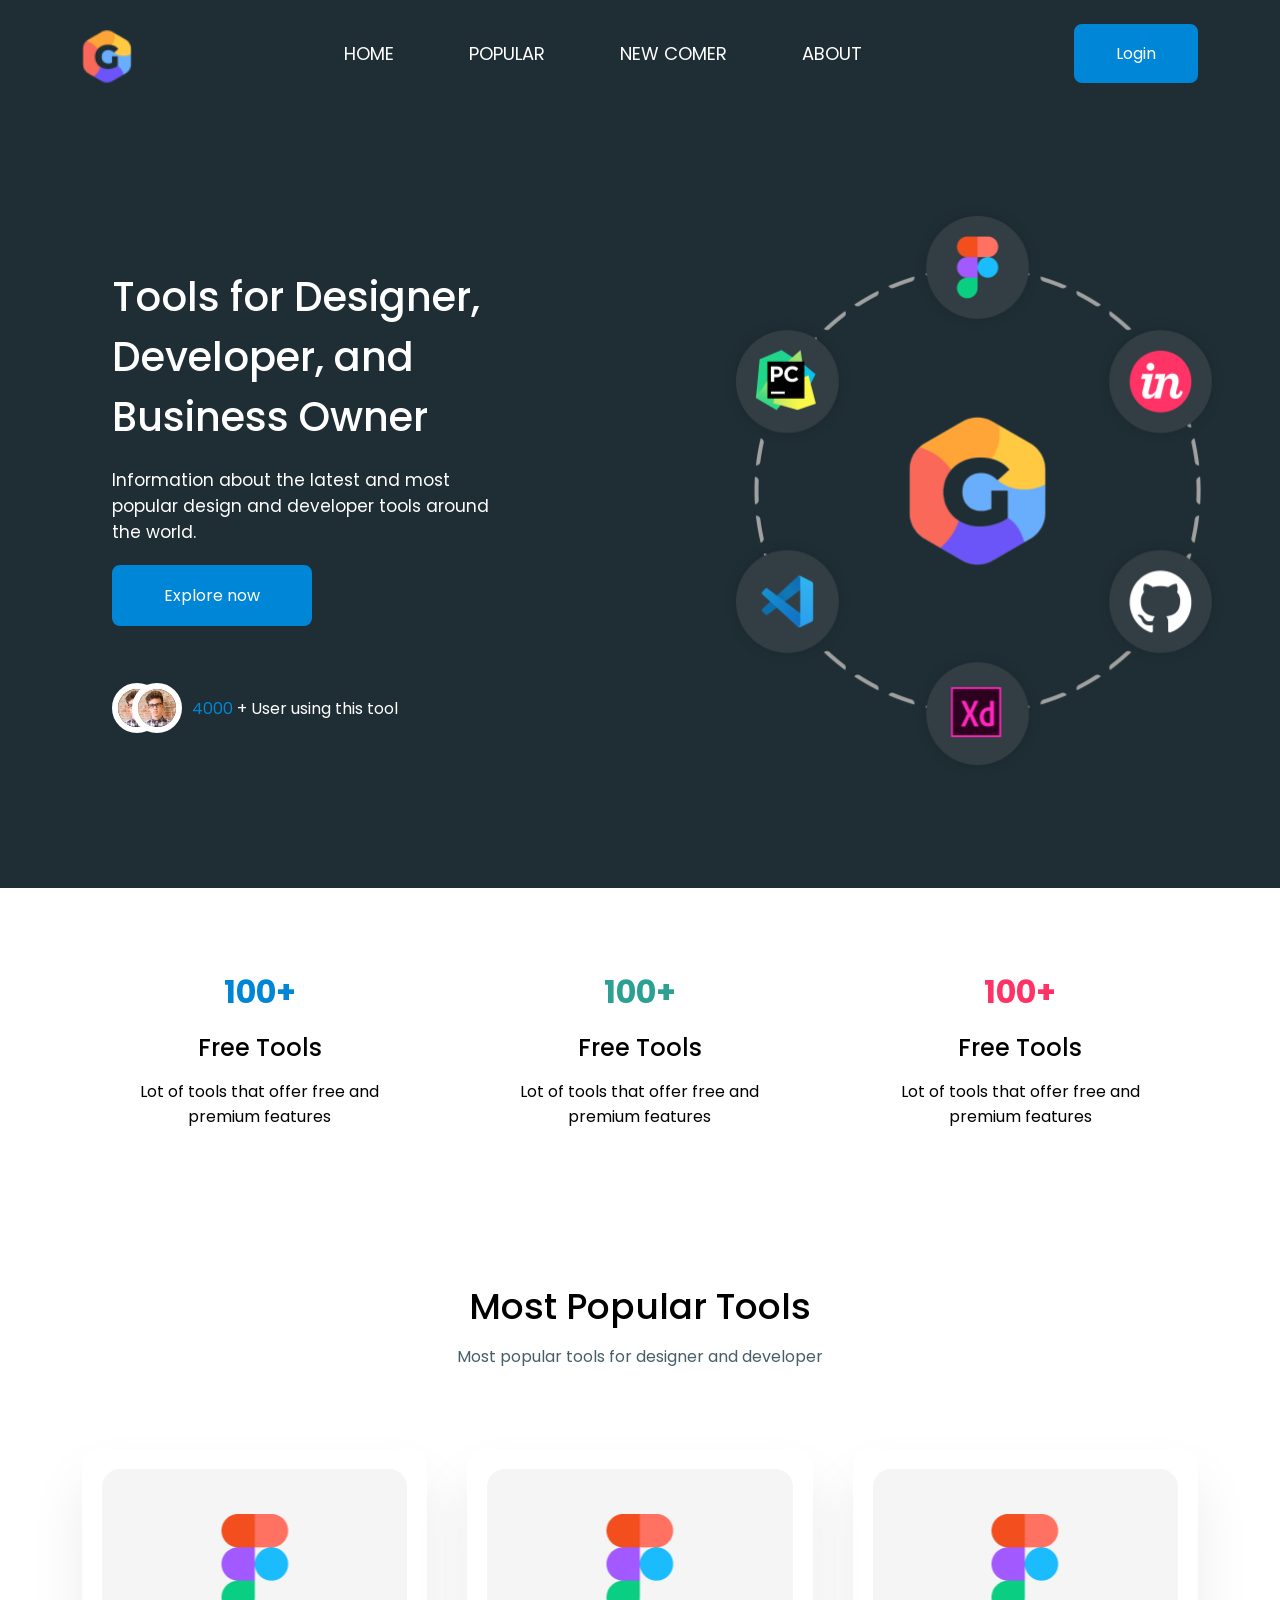
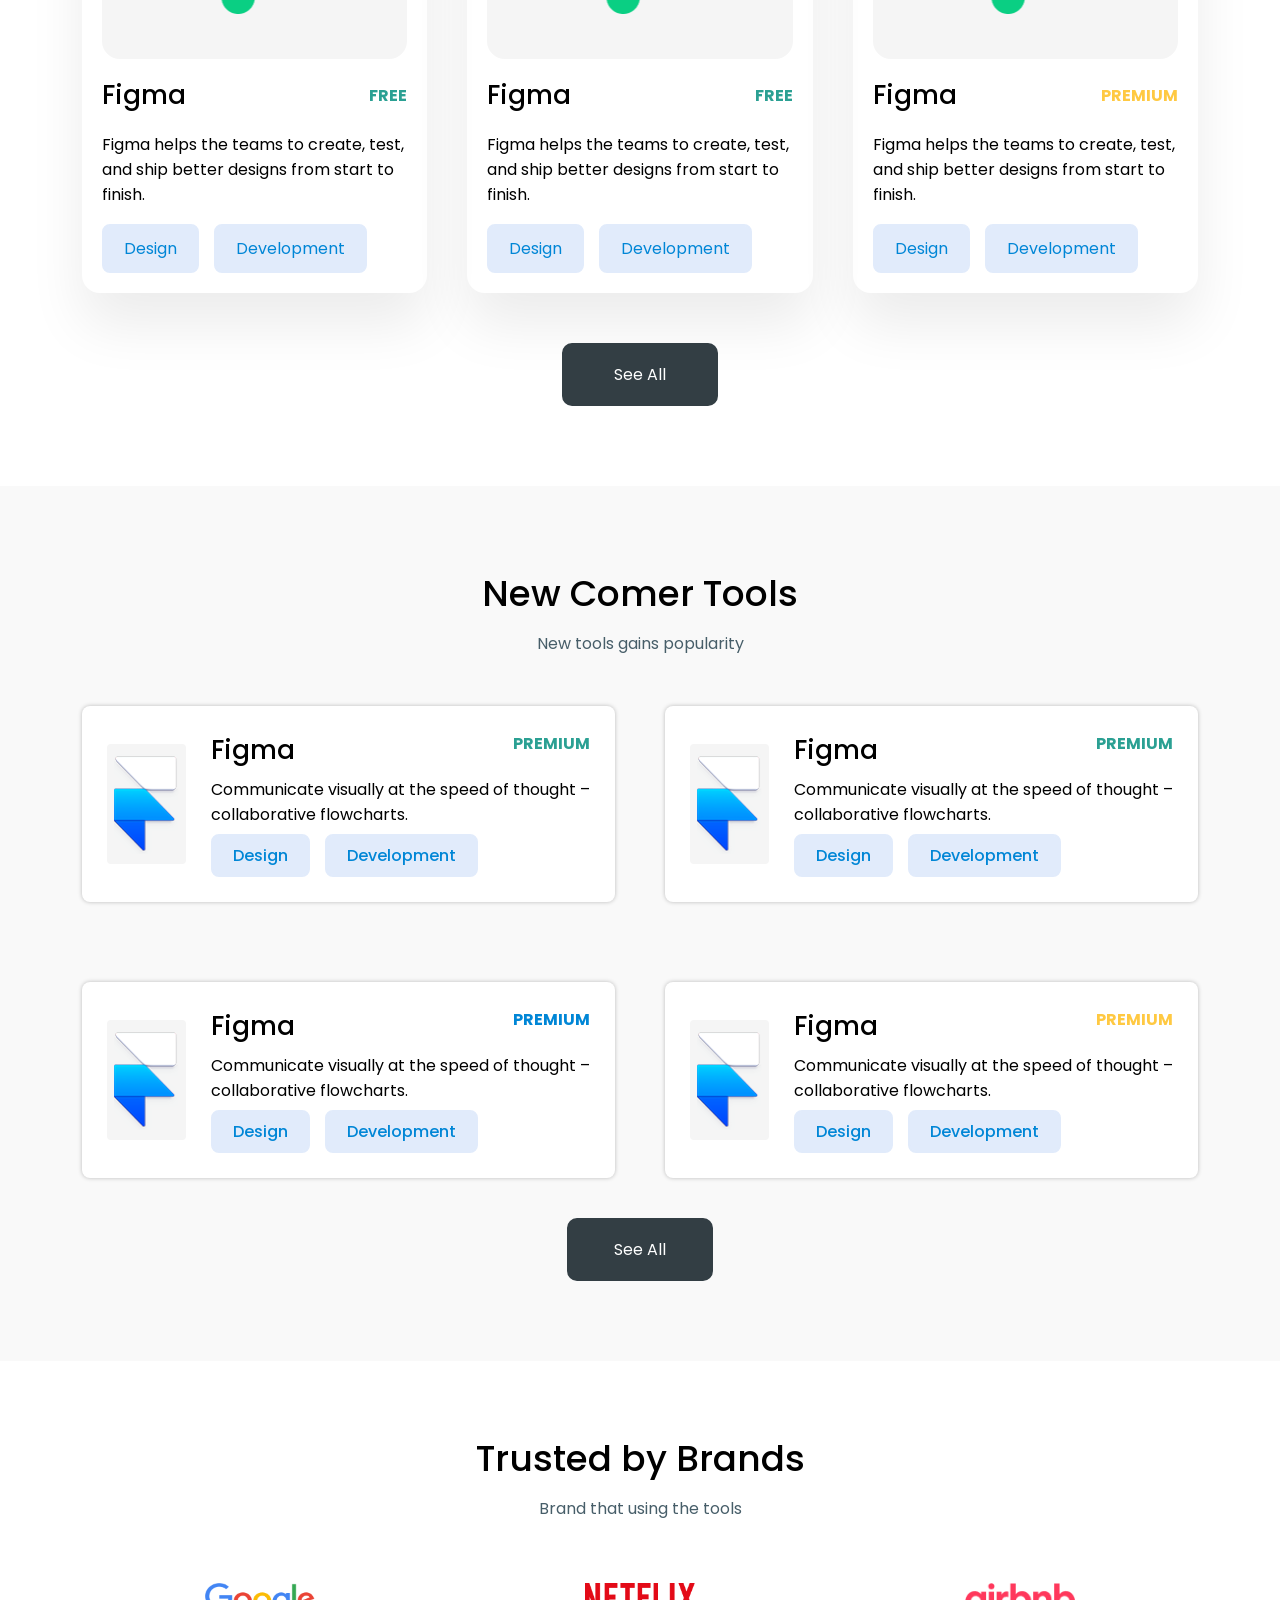
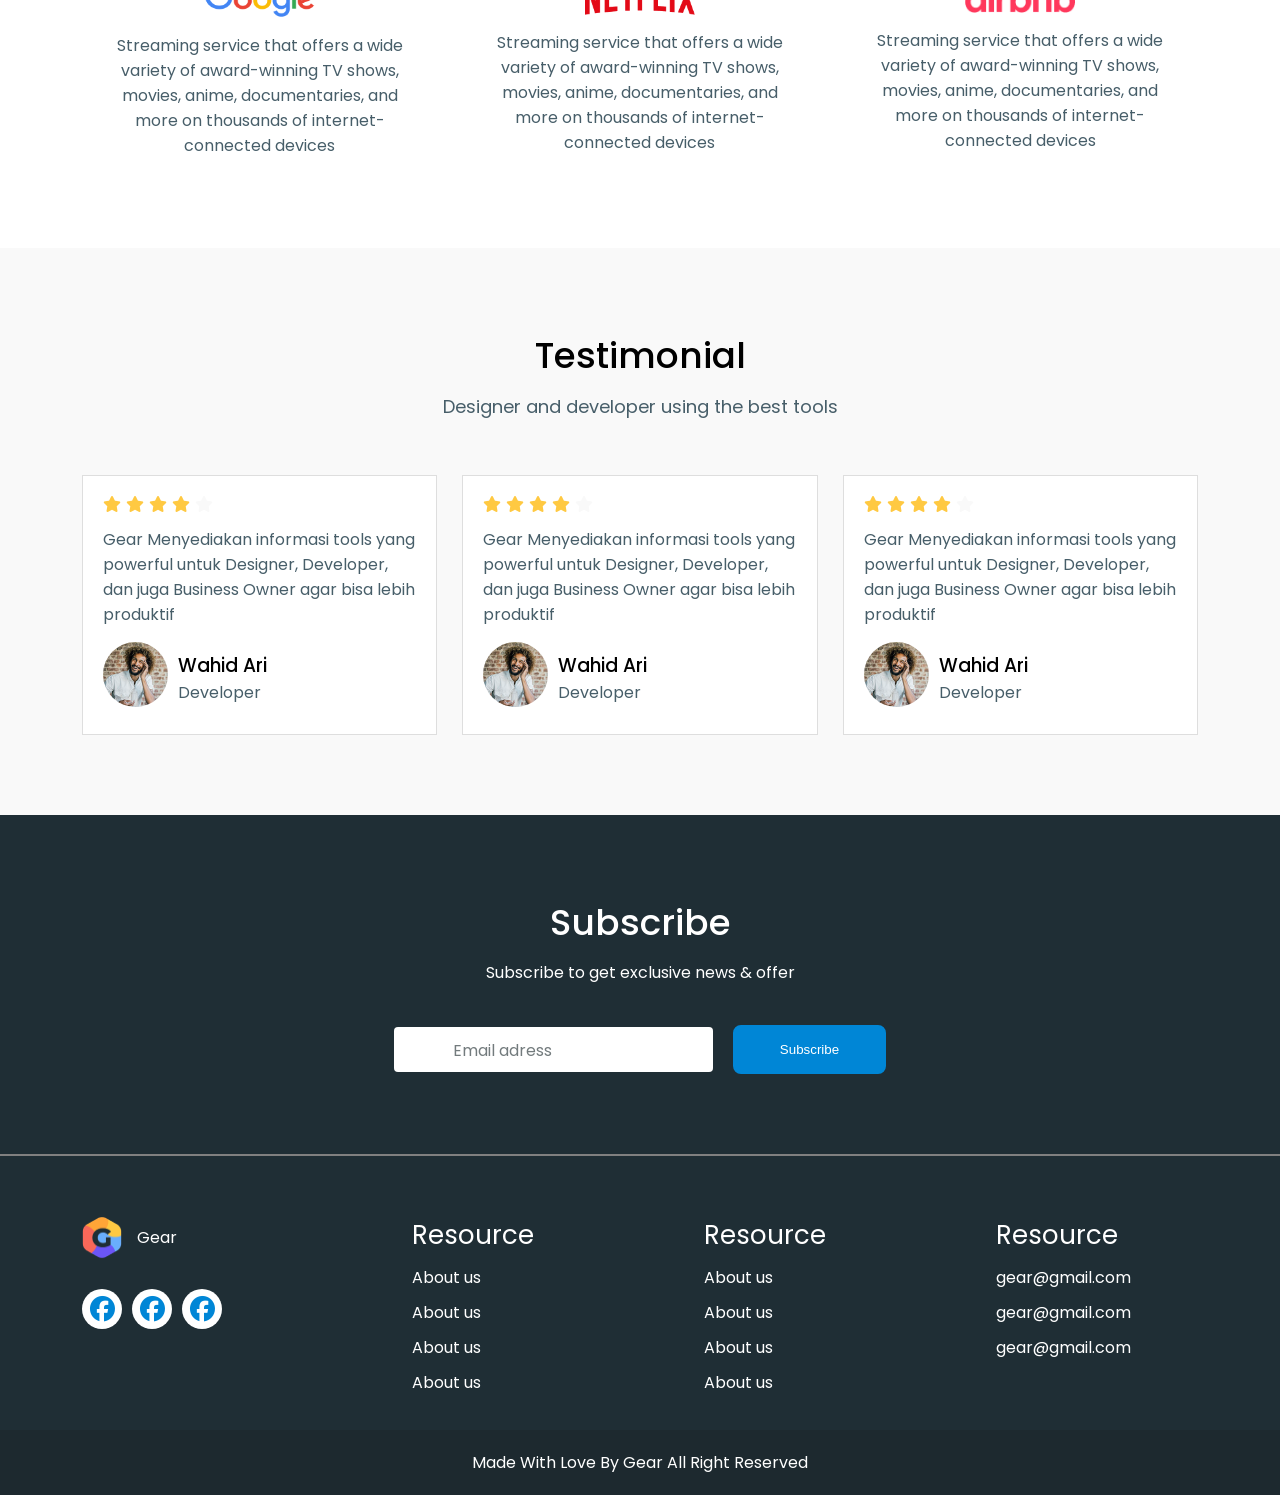
==== index.html @ 7626b3de "start" ====
<!DOCTYPE html>
<html lang="en">
    <head>
        <meta charset="UTF-8" />
        <meta name="viewport" content="width=device-width, initial-scale=1.0" />
        <title>BWR - Gear</title>
        <link rel="stylesheet" href="./assets/sass/css/index.min.css" />
        <link rel="stylesheet" href="https://cdnjs.cloudflare.com/ajax/libs/font-awesome/6.5.0/css/all.min.css" />
        <link rel="icon" href="./assets/img/base/favicon.ico" />
    </head>
    <body>
        <header class="header">
            <div class="container">
                <nav class="header__nav">
                    <a href="./index.html" class="header__nav__logo">
                        <img src="./assets/img/base/logo.png" alt="" />
                    </a>
                    <div class="header__nav__list">
                        <a href="./index.html" class="link">HOME</a>
                        <a href="./popular.html" class="link">POPULAR</a>
                        <a href="" class="link">NEW COMER</a>
                        <a href="" class="link">ABOUT</a>
                        <a href="" class="header__nav__link">Login</a>
                    </div>
                    <a href="" class="header__nav__link">Login</a>
                    <button class="header__nav__bar"><i class="fa-solid fa-bars"></i></button>
                </nav>
            </div>
        </header>
        <main>
            <section class="intro">
                <div class="container">
                    <div class="intro__content">
                        <div class="intro__content__el">
                            <h2 class="title">Tools for Designer, Developer, and Business Owner</h2>
                            <p class="text">Information about the latest and most popular design and developer tools around the world.</p>
                            <a href="" class="link"> Explore now </a>
                            <div class="wrap">
                                <img src="./assets/img/home/intro-img1.png" alt="" class="wrap__img" />
                                <img src="./assets/img/home/intro-img1.png" alt="" class="wrap__img" />
                                <p class="wrap__text">
                                    <span class="wrap__text__span"> 4000 </span>
                                    + User using this tool
                                </p>
                            </div>
                        </div>
                        <div class="intro__content__img">
                            <img src="./assets/img/home/intro-img2.png" alt="" />
                        </div>
                    </div>
                </div>
            </section>
            <section class="popular">
                <div class="container">
                    <div class="popular__content">
                        <div class="popular__content__wrap">
                            <div class="card">
                                <b class="card__number"> 100+ </b>
                                <h3 class="card__title">Free Tools</h3>
                                <p class="card__text">Lot of tools that offer free and premium features</p>
                            </div>
                            <div class="card">
                                <b class="card__number"> 100+ </b>
                                <h3 class="card__title">Free Tools</h3>
                                <p class="card__text">Lot of tools that offer free and premium features</p>
                            </div>
                            <div class="card">
                                <b class="card__number"> 100+ </b>
                                <h3 class="card__title">Free Tools</h3>
                                <p class="card__text">Lot of tools that offer free and premium features</p>
                            </div>
                        </div>
                        <h2 class="popular__content__title">Most Popular Tools</h2>
                        <p class="popular__content__info">Most popular tools for designer and developer</p>
                        <div class="popular__content__wrapper">
                            <div class="card">
                                <div class="card__span">
                                    <img src="./assets/img/home/popular-img1.png" alt="" class="card__span__img" />
                                </div>
                                <div class="card__wrap">
                                    <h3 class="card__wrap__title">Figma</h3>
                                    <b class="card__wrap__subtitle">FREE</b>
                                </div>
                                <p class="card__text">
                                    Figma helps the teams to create, test, and ship better designs from start to finish.
                                </p>
                                <div class="card__wrapper">
                                    <a href="" class="card__wrapper__link">Design</a>
                                    <a href="" class="card__wrapper__link">Development</a>
                                </div>
                            </div>
                            <div class="card">
                                <div class="card__span">
                                    <img src="./assets/img/home/popular-img1.png" alt="" class="card__span__img" />
                                </div>
                                <div class="card__wrap">
                                    <h3 class="card__wrap__title">Figma</h3>
                                    <b class="card__wrap__subtitle">FREE</b>
                                </div>
                                <p class="card__text">
                                    Figma helps the teams to create, test, and ship better designs from start to finish.
                                </p>
                                <div class="card__wrapper">
                                    <a href="" class="card__wrapper__link">Design</a>
                                    <a href="" class="card__wrapper__link">Development</a>
                                </div>
                            </div>
                            <div class="card">
                                <div class="card__span">
                                    <img src="./assets/img/home/popular-img1.png" alt="" class="card__span__img" />
                                </div>
                                <div class="card__wrap">
                                    <h3 class="card__wrap__title">Figma</h3>
                                    <b class="card__wrap__subtitle">PREMIUM</b>
                                </div>
                                <p class="card__text">
                                    Figma helps the teams to create, test, and ship better designs from start to finish.
                                </p>
                                <div class="card__wrapper">
                                    <a href="" class="card__wrapper__link">Design</a>
                                    <a href="" class="card__wrapper__link">Development</a>
                                </div>
                            </div>
                        </div>
                        <a href="" class="popular__content__link">See All</a>
                    </div>
                </div>
            </section>
            <section class="new">
                <div class="container">
                    <div class="new__content">
                        <h2 class="new__content__title">New Comer Tools</h2>
                        <p class="new__content__info">New tools gains popularity</p>
                        <div class="new__content__wrap">
                            <div class="card">
                                <div class="card__img">
                                    <img src="./assets/img/home/new-img1.png" alt="" />
                                </div>
                                <div class="card__el">
                                    <div class="card__el__wrap">
                                        <h3 class="title">Figma</h3>
                                        <b class="subtitle">PREMIUM</b>
                                    </div>
                                    <p class="card__el__text">Communicate visually at the speed of thought – collaborative flowcharts.</p>
                                    <div class="card__el__wrapper">
                                        <a href="" class="link">Design</a>
                                        <a href="" class="link">Development</a>
                                    </div>
                                </div>
                            </div>
                            <div class="card">
                                <div class="card__img">
                                    <img src="./assets/img/home/new-img1.png" alt="" />
                                </div>
                                <div class="card__el">
                                    <div class="card__el__wrap">
                                        <h3 class="title">Figma</h3>
                                        <b class="subtitle">PREMIUM</b>
                                    </div>
                                    <p class="card__el__text">Communicate visually at the speed of thought – collaborative flowcharts.</p>
                                    <div class="card__el__wrapper">
                                        <a href="" class="link">Design</a>
                                        <a href="" class="link">Development</a>
                                    </div>
                                </div>
                            </div>
                            <div class="card">
                                <div class="card__img">
                                    <img src="./assets/img/home/new-img1.png" alt="" />
                                </div>
                                <div class="card__el">
                                    <div class="card__el__wrap">
                                        <h3 class="title">Figma</h3>
                                        <b class="subtitle">PREMIUM</b>
                                    </div>
                                    <p class="card__el__text">Communicate visually at the speed of thought – collaborative flowcharts.</p>
                                    <div class="card__el__wrapper">
                                        <a href="" class="link">Design</a>
                                        <a href="" class="link">Development</a>
                                    </div>
                                </div>
                            </div>
                            <div class="card">
                                <div class="card__img">
                                    <img src="./assets/img/home/new-img1.png" alt="" />
                                </div>
                                <div class="card__el">
                                    <div class="card__el__wrap">
                                        <h3 class="title">Figma</h3>
                                        <b class="subtitle">PREMIUM</b>
                                    </div>
                                    <p class="card__el__text">Communicate visually at the speed of thought – collaborative flowcharts.</p>
                                    <div class="card__el__wrapper">
                                        <a href="" class="link">Design</a>
                                        <a href="" class="link">Development</a>
                                    </div>
                                </div>
                            </div>
                        </div>
                        <a href="" class="new__content__link"> See All </a>
                    </div>
                </div>
            </section>
            <section class="brand">
                <div class="container">
                    <div class="brand__content">
                        <h2 class="brand__content__title">Trusted by Brands</h2>
                        <p class="brand__content__text">Brand that using the tools</p>
                        <div class="brand__content__wrap">
                            <div class="card">
                                <img src="./assets/img/home/brand-img1.png" alt="" class="card__img" />
                                <p class="card__text">
                                    Streaming service that offers a wide variety of award-winning TV shows, movies, anime, documentaries,
                                    and more on thousands of internet-connected devices
                                </p>
                            </div>
                            <div class="card">
                                <img src="./assets/img/home/brand-img2.png" alt="" class="card__img" />
                                <p class="card__text">
                                    Streaming service that offers a wide variety of award-winning TV shows, movies, anime, documentaries,
                                    and more on thousands of internet-connected devices
                                </p>
                            </div>
                            <div class="card">
                                <img src="./assets/img/home/brand-img3.png" alt="" class="card__img" />
                                <p class="card__text">
                                    Streaming service that offers a wide variety of award-winning TV shows, movies, anime, documentaries,
                                    and more on thousands of internet-connected devices
                                </p>
                            </div>
                        </div>
                    </div>
                </div>
            </section>
            <section class="review">
                <div class="container">
                    <div class="review__content">
                        <h2 class="review__content__title">Testimonial</h2>
                        <p class="review__content__text">Designer and developer using the best tools</p>
                        <div class="review__content__wrap">
                            <div class="card">
                                <span class="card__icons">
                                    <i class="fa-solid fa-star"></i>
                                    <i class="fa-solid fa-star"></i>
                                    <i class="fa-solid fa-star"></i>
                                    <i class="fa-solid fa-star"></i>
                                    <i class="fa-solid fa-star"></i>
                                </span>
                                <p class="card__text">
                                    Gear Menyediakan informasi tools yang powerful untuk Designer, Developer, dan juga Business Owner agar
                                    bisa lebih produktif
                                </p>
                                <div class="card__wrap">
                                    <div class="card__wrap__img">
                                        <img src="./assets/img/home/review-img1.png" alt="" />
                                    </div>
                                    <div class="card__wrap__el">
                                        <h3 class="title">Wahid Ari</h3>
                                        <b class="info"> Developer </b>
                                    </div>
                                </div>
                            </div>
                            <div class="card">
                                <span class="card__icons">
                                    <i class="fa-solid fa-star"></i>
                                    <i class="fa-solid fa-star"></i>
                                    <i class="fa-solid fa-star"></i>
                                    <i class="fa-solid fa-star"></i>
                                    <i class="fa-solid fa-star"></i>
                                </span>
                                <p class="card__text">
                                    Gear Menyediakan informasi tools yang powerful untuk Designer, Developer, dan juga Business Owner agar
                                    bisa lebih produktif
                                </p>
                                <div class="card__wrap">
                                    <div class="card__wrap__img">
                                        <img src="./assets/img/home/review-img1.png" alt="" />
                                    </div>
                                    <div class="card__wrap__el">
                                        <h3 class="title">Wahid Ari</h3>
                                        <b class="info"> Developer </b>
                                    </div>
                                </div>
                            </div>
                            <div class="card">
                                <span class="card__icons">
                                    <i class="fa-solid fa-star"></i>
                                    <i class="fa-solid fa-star"></i>
                                    <i class="fa-solid fa-star"></i>
                                    <i class="fa-solid fa-star"></i>
                                    <i class="fa-solid fa-star"></i>
                                </span>
                                <p class="card__text">
                                    Gear Menyediakan informasi tools yang powerful untuk Designer, Developer, dan juga Business Owner agar
                                    bisa lebih produktif
                                </p>
                                <div class="card__wrap">
                                    <div class="card__wrap__img">
                                        <img src="./assets/img/home/review-img1.png" alt="" />
                                    </div>
                                    <div class="card__wrap__el">
                                        <h3 class="title">Wahid Ari</h3>
                                        <b class="info"> Developer </b>
                                    </div>
                                </div>
                            </div>
                        </div>
                    </div>
                </div>
            </section>
            <section class="subscribe">
                <div class="container">
                    <div class="subscribe__content">
                        <h2 class="subscribe__content__title">
                            Subscribe
                        </h2>
                        <p class="subscribe__content__text">
                            Subscribe to get exclusive news & offer
                        </p>
                        <div class="subscribe__content__wrap">
                            <label for="email" class="label">
                                <input type="email" name="email" id="email" class="label__inp">
                                <p class="label__text">Email adress</p>
                            </label>
                            <button class="btn" type="submit">
                                Subscribe
                            </button>
                        </div>
                    </div>
                </div>
            </section>
        </main>
        <footer class="footer">
            <div class="container">
                <nav class="footer__nav">
                    <div class="footer__nav__logo">
                        <a href="" class="logo">
                            <img src="./assets/img/base/logo.png" alt="" />
                            Gear
                        </a>
                        <div class="wrap">
                            <a href="" class="wrap__link">
                                <i class="fa-brands fa-facebook"></i>
                            </a>
                            <a href="" class="wrap__link">
                                <i class="fa-brands fa-facebook"></i>
                            </a>
                            <a href="" class="wrap__link">
                                <i class="fa-brands fa-facebook"></i>
                            </a>
                        </div>
                    </div>
                    <ul class="footer__nav__list">
                        <li class="item">
                            <h3 class="item__title">
                                Resource
                            </h3>
                            <a href="" class="item__link">About us</a>
                            <a href="" class="item__link">About us</a>
                            <a href="" class="item__link">About us</a>
                            <a href="" class="item__link">About us</a>
                        </li>
                        <li class="item">
                            <h3 class="item__title">
                                Resource
                            </h3>
                            <a href="" class="item__link">About us</a>
                            <a href="" class="item__link">About us</a>
                            <a href="" class="item__link">About us</a>
                            <a href="" class="item__link">About us</a>
                        </li>
                        <li class="item">
                            <h3 class="item__title">
                                Resource
                            </h3>
                            <a href="" class="item__link">gear@gmail.com</a>
                            <a href="" class="item__link">gear@gmail.com</a>
                            <a href="" class="item__link">gear@gmail.com</a>
                        </li>
                    </ul>
                </nav>
            </div>
            <div class="line">
                <p class="line__text">
                    Made With Love By Gear All Right Reserved 
                </p>
            </div>
        </footer>
    </body>
</html>
---- assets/sass/css/index.min.css ----
@import url("https://fonts.googleapis.com/css2?family=Poppins:ital,wght@0,100;0,200;0,300;0,400;0,500;0,600;0,700;0,800;0,900;1,100;1,200;1,300;1,400;1,500;1,600;1,700;1,800;1,900&display=swap");
* {
  margin: 0;
  padding: 0;
  outline: none;
  box-sizing: border-box;
  -webkit-user-select: none;
     -moz-user-select: none;
          user-select: none;
}

html,
body {
  display: flex;
  flex-direction: column;
  height: 100vh;
  font-family: "Poppins", sans-serif;
  scroll-behavior: smooth;
}

::-webkit-scrollbar {
  width: 0.1rem;
  height: 0.1rem;
}

::-webkit-scrollbar-thumb {
  background-color: #000;
  border-radius: 1rem;
}

input {
  border: 0;
  padding-left: 10px;
}

button {
  border: 0;
  cursor: pointer;
}

a {
  text-decoration: none;
  /* white-space: nowrap; */
}

li {
  list-style-type: none;
}

.container {
  width: 1320px;
  margin: 0 auto;
  padding: 0 12px;
}

@media (max-width: 1399px) {
  .container {
    width: 1140px;
  }
}
@media (max-width: 1199px) {
  .container {
    width: 960px;
  }
}
@media (max-width: 991px) {
  .container {
    width: 720px;
  }
}
@media (max-width: 767px) {
  .container {
    width: 540px;
  }
}
@media (max-width: 575px) {
  .container {
    width: 100%;
  }
}
.header {
  padding: 24px 0;
  height: 100px;
  background-color: #1F2E35;
  position: fixed;
  width: 100%;
  z-index: 3;
}
.header__nav {
  display: flex;
  gap: 20px;
  justify-content: space-between;
  align-items: center;
}
.header__nav__logo {
  width: 50px;
  height: 50px;
}
.header__nav__logo img {
  width: 100%;
}
.header__nav__list {
  display: flex;
  gap: 75px;
}
@media (max-width: 991px) {
  .header__nav__list {
    background-color: #1F2E35;
    position: fixed;
    width: 70vw;
    height: 70vh;
    right: -800px;
  }
}
.header__nav__list .header__nav__link {
  display: none;
}
.header__nav__list .link {
  color: #fff;
  font-size: 18px;
  position: relative;
}
.header__nav__list .link::before {
  transition: all 0.3s ease;
  content: "";
  width: 7px;
  height: 7px;
  background-color: #1F2E35;
  border-radius: 50%;
  position: absolute;
  bottom: -10px;
  left: 50%;
  transform: translate(-50%);
}
.header__nav__list .link:hover::before {
  background-color: #fff;
}
.header__nav__link {
  border-radius: 8px;
  color: #fff;
  padding: 15px 40px;
  background-color: #0086D6;
  border: 2px solid #0086D6;
  transition: all 0.3s ease;
}
@media (max-width: 991px) {
  .header__nav__link {
    display: none;
  }
}
.header__nav__link:hover {
  background-color: transparent;
  color: #0086D6;
  border: 2px solid #0086D6;
}
.header__nav__link:active {
  transform: scale(0.9);
}
.header__nav__bar {
  display: none;
  width: 70px;
  height: 60px;
  background-color: #0086D6;
  border-radius: 8px;
}
.header__nav__bar .header__nav__list:has(.header__nav__bar:hover) {
  right: 0px;
}
@media (max-width: 991px) {
  .header__nav__bar {
    display: block;
    font-size: 30px;
    color: #fff;
  }
}

.intro {
  padding: 70px 0;
  margin-top: 100px;
  background-color: #1F2E35;
}
.intro__content {
  display: flex;
  gap: 60px;
  align-items: center;
}
@media (max-width: 991px) {
  .intro__content {
    flex-direction: column-reverse;
  }
}
.intro__content__el {
  display: flex;
  flex-direction: column;
  gap: 20px;
  align-items: flex-start;
  min-width: 300px;
  flex: 1;
}
.intro__content__el .title {
  font-weight: 500;
  color: #fff;
  font-size: 40px;
  width: 80%;
}
@media (max-width: 991px) {
  .intro__content__el .title {
    font-size: 36px;
  }
}
@media (max-width: 767px) {
  .intro__content__el .title {
    font-size: 30px;
  }
}
@media (max-width: 575px) {
  .intro__content__el .title {
    font-size: 26px;
  }
}
.intro__content__el .text {
  font-size: 17px;
  color: #fff;
  font-weight: 400;
  width: 80%;
}
@media (max-width: 575px) {
  .intro__content__el .text {
    font-size: 15px;
  }
}
.intro__content__el .link {
  border-radius: 8px;
  color: #fff;
  padding: 16px 50px;
  background-color: #0086D6;
  border: 2px solid #0086D6;
  transition: all 0.3s ease;
}
.intro__content__el .link:hover {
  background-color: transparent;
  color: #0086D6;
  border: 2px solid #0086D6;
}
.intro__content__el .link:active {
  transform: scale(0.9);
}
.intro__content__el .wrap {
  display: flex;
  position: relative;
  align-items: center;
  margin-top: 50px;
}
.intro__content__el .wrap__img {
  width: 50px;
  height: 50px;
  border-radius: 50%;
  border: 6px solid #fff;
  position: absolute;
  z-index: 2;
  margin-left: 20px;
}
.intro__content__el .wrap__img:nth-child(1) {
  z-index: 1;
  left: -20px;
}
.intro__content__el .wrap__text {
  color: #fff;
  margin-left: 80px;
}
.intro__content__el .wrap__text span {
  color: #0086D6;
}
.intro__content__img {
  min-width: 300px;
  flex: 1;
}
.intro__content__img img {
  width: 100%;
}

.popular {
  padding: 80px 0;
}
.popular__content {
  display: flex;
  flex-direction: column;
  gap: 10px;
}
.popular__content__wrap {
  display: flex;
  gap: 25px;
  text-align: center;
  margin: 0 auto;
  flex-wrap: wrap;
}
.popular__content__wrap .card {
  display: flex;
  flex-direction: column;
  gap: 14px;
  min-width: 300px;
  flex: 1;
}
.popular__content__wrap .card:hover .card__number {
  transform: scale(1.3);
  text-shadow: 10px 10px 2px #FFC942;
}
.popular__content__wrap .card:nth-child(2) .card__number {
  color: #2BA093;
}
.popular__content__wrap .card:nth-child(3) .card__number {
  color: #FF3366;
}
.popular__content__wrap .card__number {
  color: #0086D6;
  font-size: 32px;
  transition: all 0.3s ease;
}
.popular__content__wrap .card__title {
  font-weight: 500;
  font-size: 24px;
}
.popular__content__wrap .card__text {
  width: 70%;
  margin: 0 auto;
}
.popular__content__title {
  margin-top: 140px;
  text-align: center;
  font-weight: 500;
  color: #000;
  font-size: 36px;
}
@media (max-width: 767px) {
  .popular__content__title {
    font-size: 28px;
  }
}
@media (max-width: 575px) {
  .popular__content__title {
    font-size: 20px;
  }
}
.popular__content__info {
  margin-bottom: 70px;
  color: #475E69;
  text-align: center;
}
.popular__content__wrapper {
  display: flex;
  gap: 40px;
  margin: 0 auto;
  flex-wrap: wrap;
}
.popular__content__wrapper .card {
  display: flex;
  flex-direction: column;
  gap: 17px;
  border-radius: 18px;
  min-width: 300px;
  flex: 1;
  padding: 20px;
  transition: all 0.3s ease;
  box-shadow: 0px 32px 56px 0px rgba(0, 0, 0, 0.0784313725);
  margin-bottom: 40px;
  min-width: 300px;
  flex: 1;
}
.popular__content__wrapper .card:hover {
  transform: scale(1.1);
  box-shadow: 0px 0px 4px 0px rgba(0, 0, 0, 0.2509803922);
}
.popular__content__wrapper .card:nth-child(3) .card__wrap__subtitle {
  color: #FFC942;
}
.popular__content__wrapper .card__span {
  width: 100%;
  height: 190px;
  background-color: #f5f5f5;
  border-radius: 18px;
  position: relative;
}
.popular__content__wrapper .card__span img {
  position: absolute;
  top: 50%;
  left: 50%;
  transform: translate(-50%, -50%);
}
.popular__content__wrapper .card__wrap {
  gap: 20px;
  display: flex;
  justify-content: space-between;
  align-items: center;
}
.popular__content__wrapper .card__wrap__title {
  font-size: 26px;
  color: #000;
  font-weight: 500;
}
@media (max-width: 767px) {
  .popular__content__wrapper .card__wrap__title {
    font-size: 22px;
  }
}
@media (max-width: 575px) {
  .popular__content__wrapper .card__wrap__title {
    font-size: 20px;
  }
}
.popular__content__wrapper .card__wrap__subtitle {
  color: #2BA093;
}
.popular__content__wrapper .card__wrapper {
  display: flex;
  gap: 15px;
}
.popular__content__wrapper .card__wrapper a {
  border-radius: 8px;
  color: #0086D6;
  padding: 10px 20px;
  background-color: #E1EBFB;
  border: 2px solid #E1EBFB;
  transition: all 0.3s ease;
}
.popular__content__wrapper .card__wrapper a:hover {
  background-color: transparent;
  color: #E1EBFB;
  border: 2px solid #E1EBFB;
}
.popular__content__wrapper .card__wrapper a:active {
  transform: scale(0.9);
}
.popular__content__link {
  margin: 0 auto;
  text-align: center;
  border-radius: 10px;
  color: #fff;
  padding: 17px 50px;
  background-color: #333E44;
  border: 2px solid #333E44;
  transition: all 0.3s ease;
}
.popular__content__link:hover {
  background-color: transparent;
  color: #333E44;
  border: 2px solid #333E44;
}
.popular__content__link:active {
  transform: scale(0.9);
}

.new {
  padding: 80px 0;
  background-color: #f9f9f9;
}
.new__content {
  display: flex;
  flex-direction: column;
  gap: 10px;
}
.new__content__title {
  text-align: center;
  font-weight: 500;
  color: #000;
  font-size: 36px;
}
@media (max-width: 767px) {
  .new__content__title {
    font-size: 28px;
  }
}
@media (max-width: 575px) {
  .new__content__title {
    font-size: 20px;
  }
}
.new__content__info {
  text-align: center;
  font-style: 18px;
  color: #475E69;
}
.new__content__wrap {
  display: flex;
  flex-wrap: wrap;
  gap: 50px;
  margin-top: 40px;
}
.new__content__wrap .card {
  border-radius: 8px;
  background-color: #fff;
  padding: 25px;
  box-shadow: 0px 0px 4px 0px rgba(0, 0, 0, 0.2509803922);
  min-width: 400px;
  flex: 1;
  display: flex;
  align-items: center;
  gap: 25px;
  margin-bottom: 30px;
}
.new__content__wrap .card:nth-child(3) .card__el__wrap .subtitle {
  color: #0086D6;
}
.new__content__wrap .card:nth-child(4) .card__el__wrap .subtitle {
  color: #FFC942;
}
.new__content__wrap .card:hover .card__img {
  transform: scale(1.2);
}
.new__content__wrap .card__img {
  width: 120px;
  height: 120px;
  background-color: #F5F5F5;
  display: flex;
  align-items: center;
  justify-content: center;
  border-radius: 4px;
  transition: all 0.3s ease;
}
.new__content__wrap .card__img img {
  width: 65px;
  height: 100px;
}
.new__content__wrap .card__el {
  display: flex;
  flex-direction: column;
  gap: 7px;
}
.new__content__wrap .card__el__wrap {
  display: flex;
  justify-content: space-between;
  gap: 10px;
}
.new__content__wrap .card__el__wrap .title {
  font-size: 26px;
  color: #000;
  font-weight: 500;
}
@media (max-width: 767px) {
  .new__content__wrap .card__el__wrap .title {
    font-size: 22px;
  }
}
@media (max-width: 575px) {
  .new__content__wrap .card__el__wrap .title {
    font-size: 20px;
  }
}
.new__content__wrap .card__el__wrap .subtitle {
  color: #2BA093;
}
.new__content__wrap .card__el__wrapper {
  display: flex;
  gap: 15px;
}
.new__content__wrap .card__el__wrapper .link {
  border-radius: 8px;
  color: #0086D6;
  padding: 7px 20px;
  background-color: #E1EBFB;
  border: 2px solid #E1EBFB;
  transition: all 0.3s ease;
  font-weight: 500;
}
.new__content__wrap .card__el__wrapper .link:hover {
  background-color: transparent;
  color: #E1EBFB;
  border: 2px solid #E1EBFB;
}
.new__content__wrap .card__el__wrapper .link:active {
  transform: scale(0.9);
}
.new__content__link {
  border-radius: 10px;
  color: #fff;
  padding: 17px 45px;
  background-color: #333E44;
  border: 2px solid #333E44;
  transition: all 0.3s ease;
  margin: 0 auto;
}
.new__content__link:hover {
  background-color: transparent;
  color: #333E44;
  border: 2px solid #333E44;
}
.new__content__link:active {
  transform: scale(0.9);
}

.brand {
  padding: 70px 0;
}
.brand__content {
  display: flex;
  flex-direction: column;
  gap: 10px;
}
.brand__content__title {
  font-weight: 500;
  color: #000;
  font-size: 36px;
  text-align: center;
}
@media (max-width: 767px) {
  .brand__content__title {
    font-size: 28px;
  }
}
@media (max-width: 575px) {
  .brand__content__title {
    font-size: 20px;
  }
}
.brand__content__text {
  color: #475E69;
  text-align: center;
  margin-bottom: 32px;
}
.brand__content__wrap {
  display: flex;
  gap: 25px;
  margin: 0 auto;
  flex-wrap: wrap;
}
.brand__content__wrap .card {
  padding: 20px;
  display: flex;
  flex-direction: column;
  gap: 15px;
  min-width: 300px;
  flex: 1;
}
.brand__content__wrap .card img {
  width: 110px;
  margin: 0 auto;
}
.brand__content__wrap .card__text {
  color: #475E69;
  text-align: center;
}

.review {
  padding: 80px 0;
  background-color: #F9F9F9;
}
.review__content {
  display: flex;
  flex-direction: column;
  gap: 10px;
}
.review__content__title {
  text-align: center;
  font-weight: 500;
  color: #000;
  font-size: 36px;
}
@media (max-width: 767px) {
  .review__content__title {
    font-size: 28px;
  }
}
@media (max-width: 575px) {
  .review__content__title {
    font-size: 20px;
  }
}
.review__content__text {
  color: #475E69;
  font-size: 18px;
  text-align: center;
  margin-bottom: 45px;
}
.review__content__wrap {
  margin: 0 auto;
  display: flex;
  gap: 25px;
  flex-wrap: wrap;
}
.review__content__wrap .card {
  display: flex;
  flex-direction: column;
  gap: 15px;
  padding: 20px;
  border: 1px solid #DEDEDE;
  background-color: #fff;
  min-width: 300px;
  flex: 1;
}
.review__content__wrap .card__icons {
  display: flex;
  gap: 5px;
  color: #FFC942;
}
.review__content__wrap .card__icons i:nth-child(5) {
  color: #F9F9F9;
}
.review__content__wrap .card__text {
  color: #475E69;
}
.review__content__wrap .card__wrap {
  display: flex;
  gap: 10px;
  align-items: center;
}
.review__content__wrap .card__wrap__img img {
  width: 65px;
  height: 65px;
  border-radius: 50%;
}
.review__content__wrap .card__wrap__el {
  display: flex;
  flex-direction: column;
  gap: 0px;
}
.review__content__wrap .card__wrap__el .title {
  font-weight: 500;
}
.review__content__wrap .card__wrap__el .info {
  font-weight: 400;
  color: #475E69;
}

.subscribe {
  padding: 80px 0;
  background-color: #1F2E35;
  border-bottom: 2px solid gray;
}
.subscribe__content {
  display: flex;
  flex-direction: column;
  gap: 10px;
}
.subscribe__content__title {
  font-weight: 500;
  color: #fff;
  font-size: 36px;
  text-align: center;
}
@media (max-width: 767px) {
  .subscribe__content__title {
    font-size: 28px;
  }
}
@media (max-width: 575px) {
  .subscribe__content__title {
    font-size: 20px;
  }
}
.subscribe__content__text {
  color: #fff;
  text-align: center;
  margin-bottom: 30px;
}
.subscribe__content__wrap {
  display: flex;
  margin: 0 auto;
  gap: 20px;
  align-items: center;
}
@media (max-width: 991px) {
  .subscribe__content__wrap {
    flex-direction: column;
  }
}
.subscribe__content__wrap .label {
  position: relative;
}
.subscribe__content__wrap .label__inp {
  padding: 15px 75px;
  border-radius: 4px;
}
.subscribe__content__wrap .label__inp:focus + .label__text {
  top: -3px;
  left: -40px;
  color: gray;
}
.subscribe__content__wrap .label__text {
  transition: all 0.3s ease;
  position: absolute;
  color: #737b7d;
  top: 50%;
  left: 10px;
  transform: translate(50%, -50%);
}
.subscribe__content__wrap .btn {
  border-radius: 8px;
  color: #fff;
  padding: 15px 45px;
  background-color: #0086D6;
  border: 2px solid #0086D6;
  transition: all 0.3s ease;
}
.subscribe__content__wrap .btn:hover {
  background-color: transparent;
  color: #0086D6;
  border: 2px solid #0086D6;
}
.subscribe__content__wrap .btn:active {
  transform: scale(0.9);
}

.intro {
  padding: 100px;
  margin-top: 100px;
  background-color: #1f2e35;
}
.intro__content {
  display: flex;
  gap: 100px;
}
.intro__content__wrap {
  z-index: 2;
  min-width: 400px;
  flex: 1;
  position: relative;
}
.intro__content__wrap img {
  width: 100%;
  z-index: 1;
}
.intro__content__wrap .frame {
  position: absolute;
  display: flex;
  flex-direction: column;
  gap: 10px;
  text-align: center;
  color: #fff;
  align-items: center;
  top: 50%;
  left: 50%;
  transform: translate(-50%, -50%);
}
.intro__content__wrap .frame__title {
  font-weight: 500;
  color: #fff;
  font-size: 36px;
}
@media (max-width: 767px) {
  .intro__content__wrap .frame__title {
    font-size: 28px;
  }
}
@media (max-width: 575px) {
  .intro__content__wrap .frame__title {
    font-size: 20px;
  }
}
.intro__content__wrap .frame__link {
  border-radius: 10px;
  color: #fff;
  padding: 15px 45px;
  background-color: #0086D6;
  border: 2px solid #0086D6;
  transition: all 0.3s ease;
}
.intro__content__wrap .frame__link:hover {
  background-color: transparent;
  color: #0086D6;
  border: 2px solid #0086D6;
}
.intro__content__wrap .frame__link:active {
  transform: scale(0.9);
}

.tools {
  padding: 80px 0;
}
.tools__content {
  display: flex;
  flex-direction: column;
  gap: 30px;
}
.tools__content__main {
  display: flex;
  gap: 30px;
  flex-wrap: wrap;
}
.tools__content__main .card {
  display: flex;
  flex-direction: column;
  gap: 17px;
  border-radius: 18px;
  min-width: 350px;
  flex: 1;
  padding: 20px;
  transition: all 0.3s ease;
  box-shadow: 0px 32px 56px 0px rgba(0, 0, 0, 0.0784313725);
  margin-bottom: 40px;
  flex: 1;
}
.tools__content__main .card:hover {
  transform: scale(1.1);
  box-shadow: 0px 0px 4px 0px rgba(0, 0, 0, 0.2509803922);
}
.tools__content__main .card:nth-child(3) .card__wrap__subtitle {
  color: #FFC942;
}
.tools__content__main .card:nth-child(8) .card__wrap__subtitle {
  color: #FF3366;
}
.tools__content__main .card:nth-child(5) .card__wrap__subtitle {
  color: #0086D6;
}
.tools__content__main .card__span {
  width: 100%;
  height: 190px;
  background-color: #f5f5f5;
  border-radius: 18px;
  position: relative;
}
.tools__content__main .card__span img {
  position: absolute;
  top: 50%;
  left: 50%;
  transform: translate(-50%, -50%);
}
.tools__content__main .card__wrap {
  gap: 20px;
  display: flex;
  justify-content: space-between;
  align-items: center;
}
.tools__content__main .card__wrap__title {
  font-size: 26px;
  color: #000;
  font-weight: 500;
}
@media (max-width: 767px) {
  .tools__content__main .card__wrap__title {
    font-size: 22px;
  }
}
@media (max-width: 575px) {
  .tools__content__main .card__wrap__title {
    font-size: 20px;
  }
}
.tools__content__main .card__wrap__subtitle {
  color: #2BA093;
}
.tools__content__main .card__wrapper {
  display: flex;
  gap: 15px;
}
.tools__content__main .card__wrapper a {
  border-radius: 8px;
  color: #0086D6;
  padding: 10px 20px;
  background-color: #E1EBFB;
  border: 2px solid #E1EBFB;
  transition: all 0.3s ease;
}
.tools__content__main .card__wrapper a:hover {
  background-color: transparent;
  color: #E1EBFB;
  border: 2px solid #E1EBFB;
}
.tools__content__main .card__wrapper a:active {
  transform: scale(0.9);
}
.tools__content__span {
  display: flex;
  gap: 10px;
  margin: 0 auto;
}
.tools__content__span .link {
  width: 55px;
  height: 55px;
  box-shadow: 0px 0px 4px 0px rgba(0, 0, 0, 0.2509803922);
  border: 1px solid rgba(0, 0, 0, 0.2);
  transition: all 0.3s ease;
  display: flex;
  align-items: center;
  justify-content: center;
  font-size: 20px;
}
.tools__content__span .link:last-child {
  width: 80px;
}
.tools__content__span .link:hover {
  background-color: #000;
  color: #fff;
  transform: scale(1.1);
}

.footer {
  padding: 60px 0;
  background-color: #1F2E35;
  position: relative;
}
.footer__nav {
  display: flex;
  gap: 190px;
  flex-wrap: wrap;
}
@media (max-width: 991px) {
  .footer__nav {
    gap: 30px;
    flex-direction: column;
    text-align: center;
  }
}
.footer__nav__logo {
  display: flex;
  flex-direction: column;
  gap: 30px;
}
@media (max-width: 991px) {
  .footer__nav__logo {
    margin: 0 auto;
  }
}
.footer__nav__logo .logo {
  display: flex;
  gap: 15px;
  align-items: center;
  color: white;
}
.footer__nav__logo .logo img {
  width: 40px;
  height: 43px;
}
.footer__nav__logo .wrap {
  display: flex;
  gap: 10px;
}
.footer__nav__logo .wrap a {
  width: 40px;
  height: 40px;
  background-color: #fff;
  display: flex;
  align-items: center;
  justify-content: center;
  border-radius: 50%;
}
.footer__nav__logo .wrap a i {
  color: #0086D6;
  font-size: 25px;
}
.footer__nav__list {
  display: flex;
  gap: 170px;
  margin-bottom: 40px;
}
@media (max-width: 991px) {
  .footer__nav__list {
    flex-direction: column;
    gap: 35px;
  }
}
.footer__nav__list .item {
  display: flex;
  flex-direction: column;
  gap: 10px;
  align-items: flex-start;
}
.footer__nav__list .item a {
  position: relative;
}
.footer__nav__list .item a::before {
  transition: all 0.3s ease;
  content: "";
  height: 2px;
  background-color: #fff;
  position: absolute;
  width: 0%;
  bottom: -7px;
  left: 0;
}
.footer__nav__list .item a:hover::before {
  width: 100%;
}
.footer__nav__list .item__title {
  font-size: 26px;
  color: #fff;
  font-weight: 400;
}
@media (max-width: 767px) {
  .footer__nav__list .item__title {
    font-size: 22px;
  }
}
@media (max-width: 575px) {
  .footer__nav__list .item__title {
    font-size: 20px;
  }
}
.footer__nav__list .item__link {
  color: #fff;
}
.footer .line {
  width: 100%;
  background-color: #1d292f;
  position: absolute;
  bottom: 0;
  padding: 20px;
  color: white;
  text-align: center;
}/*# sourceMappingURL=index.min.css.map */
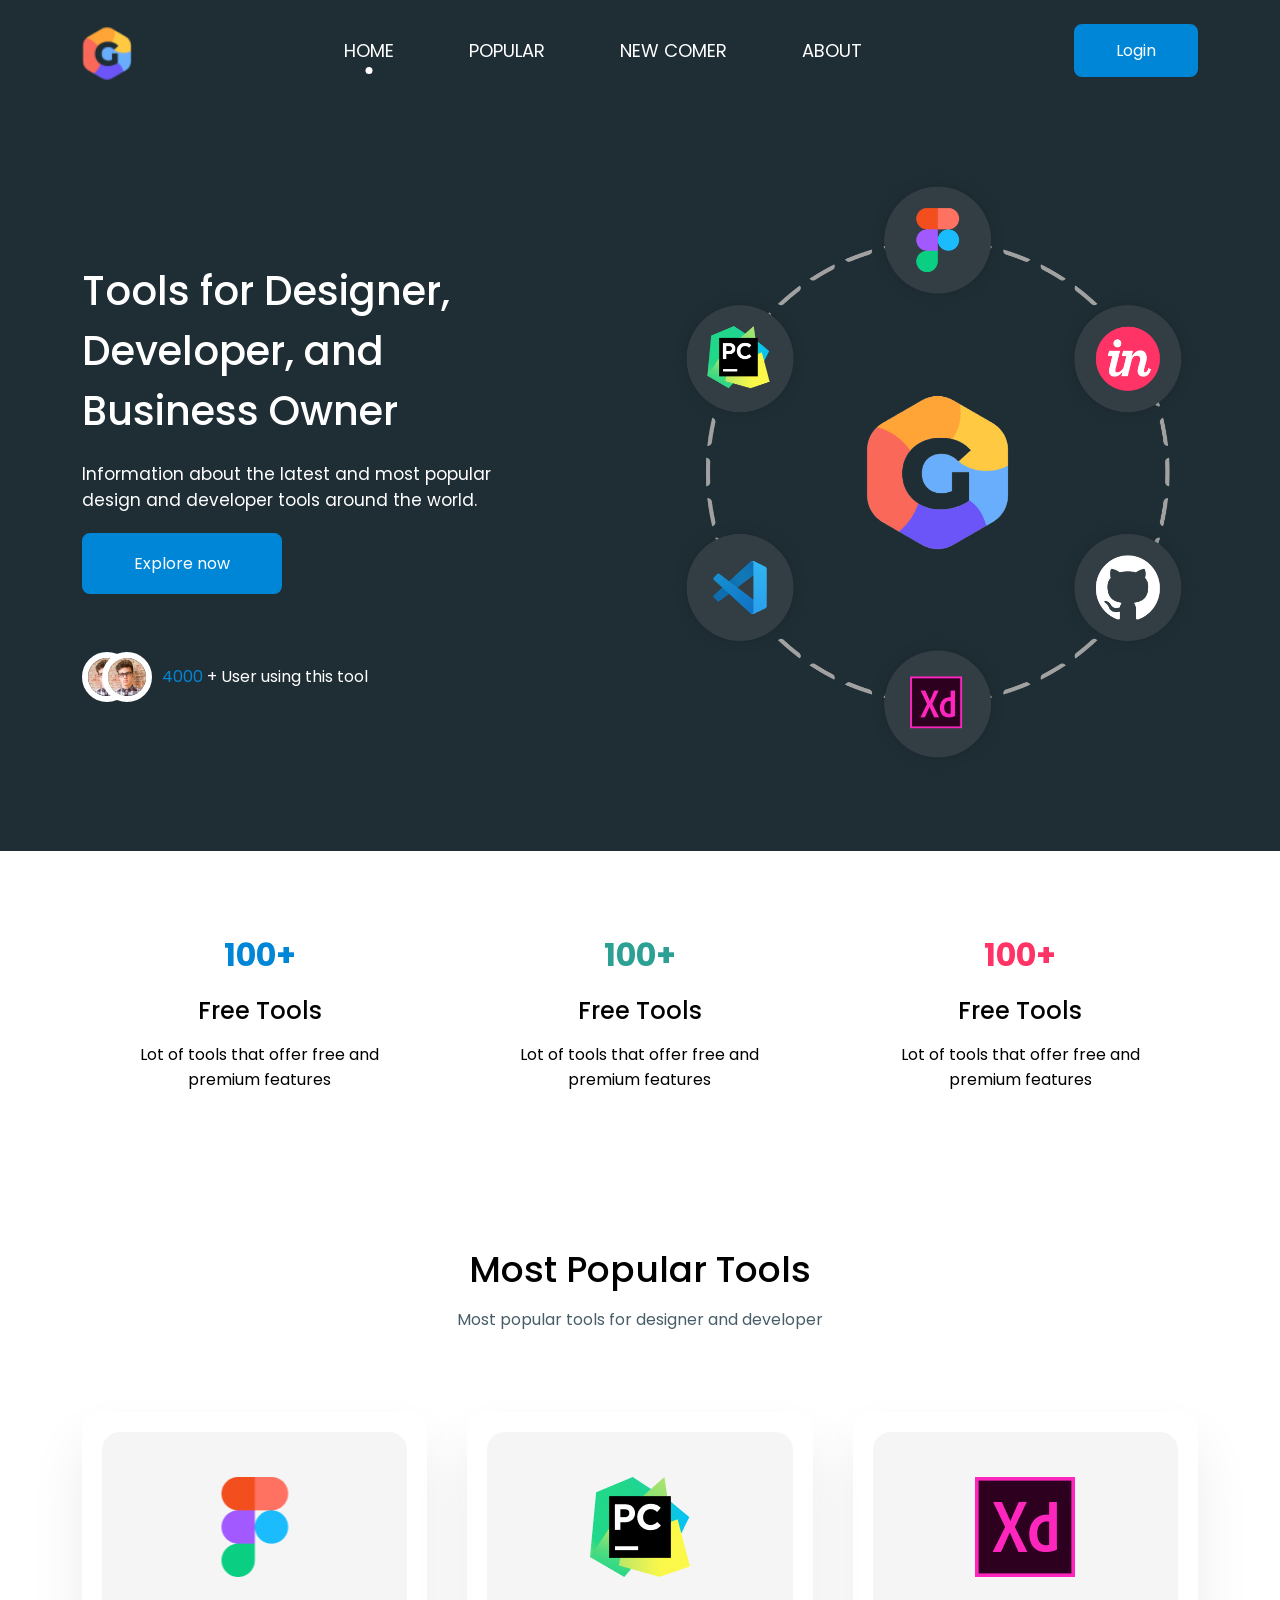
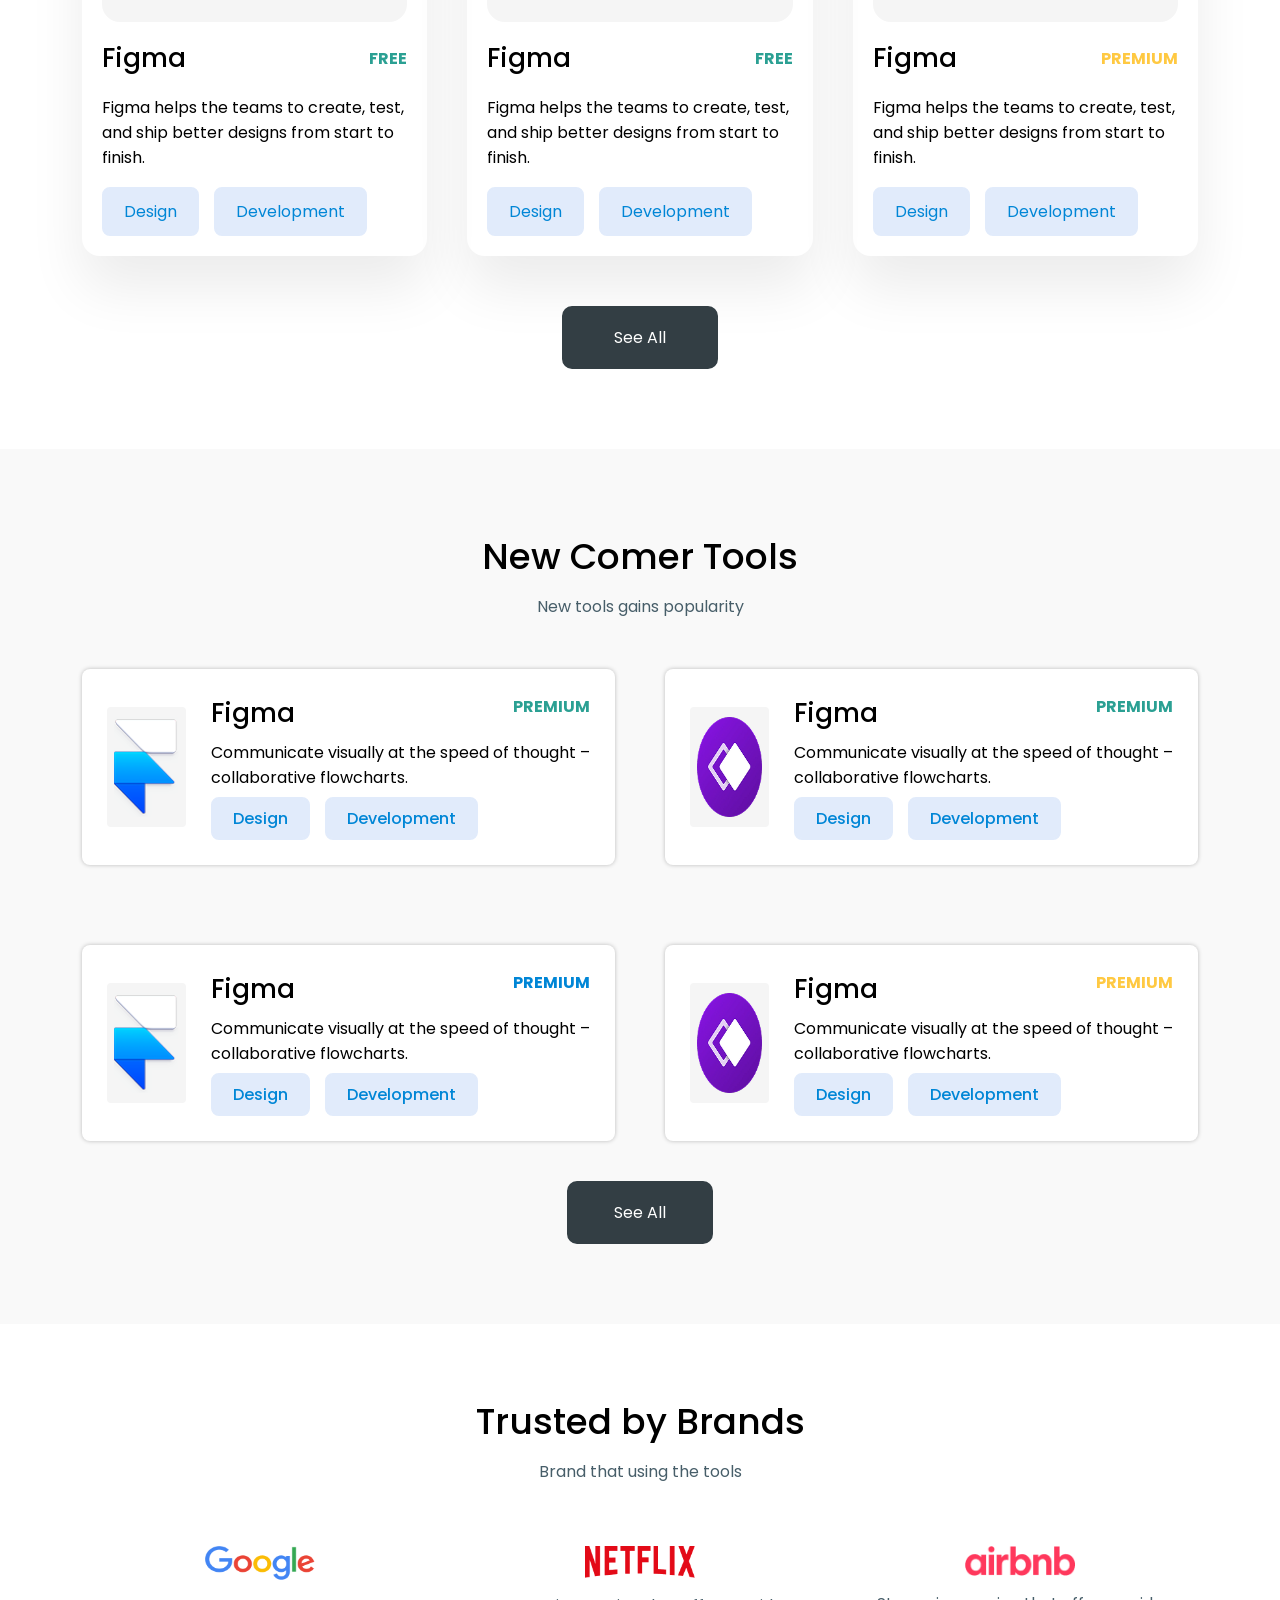
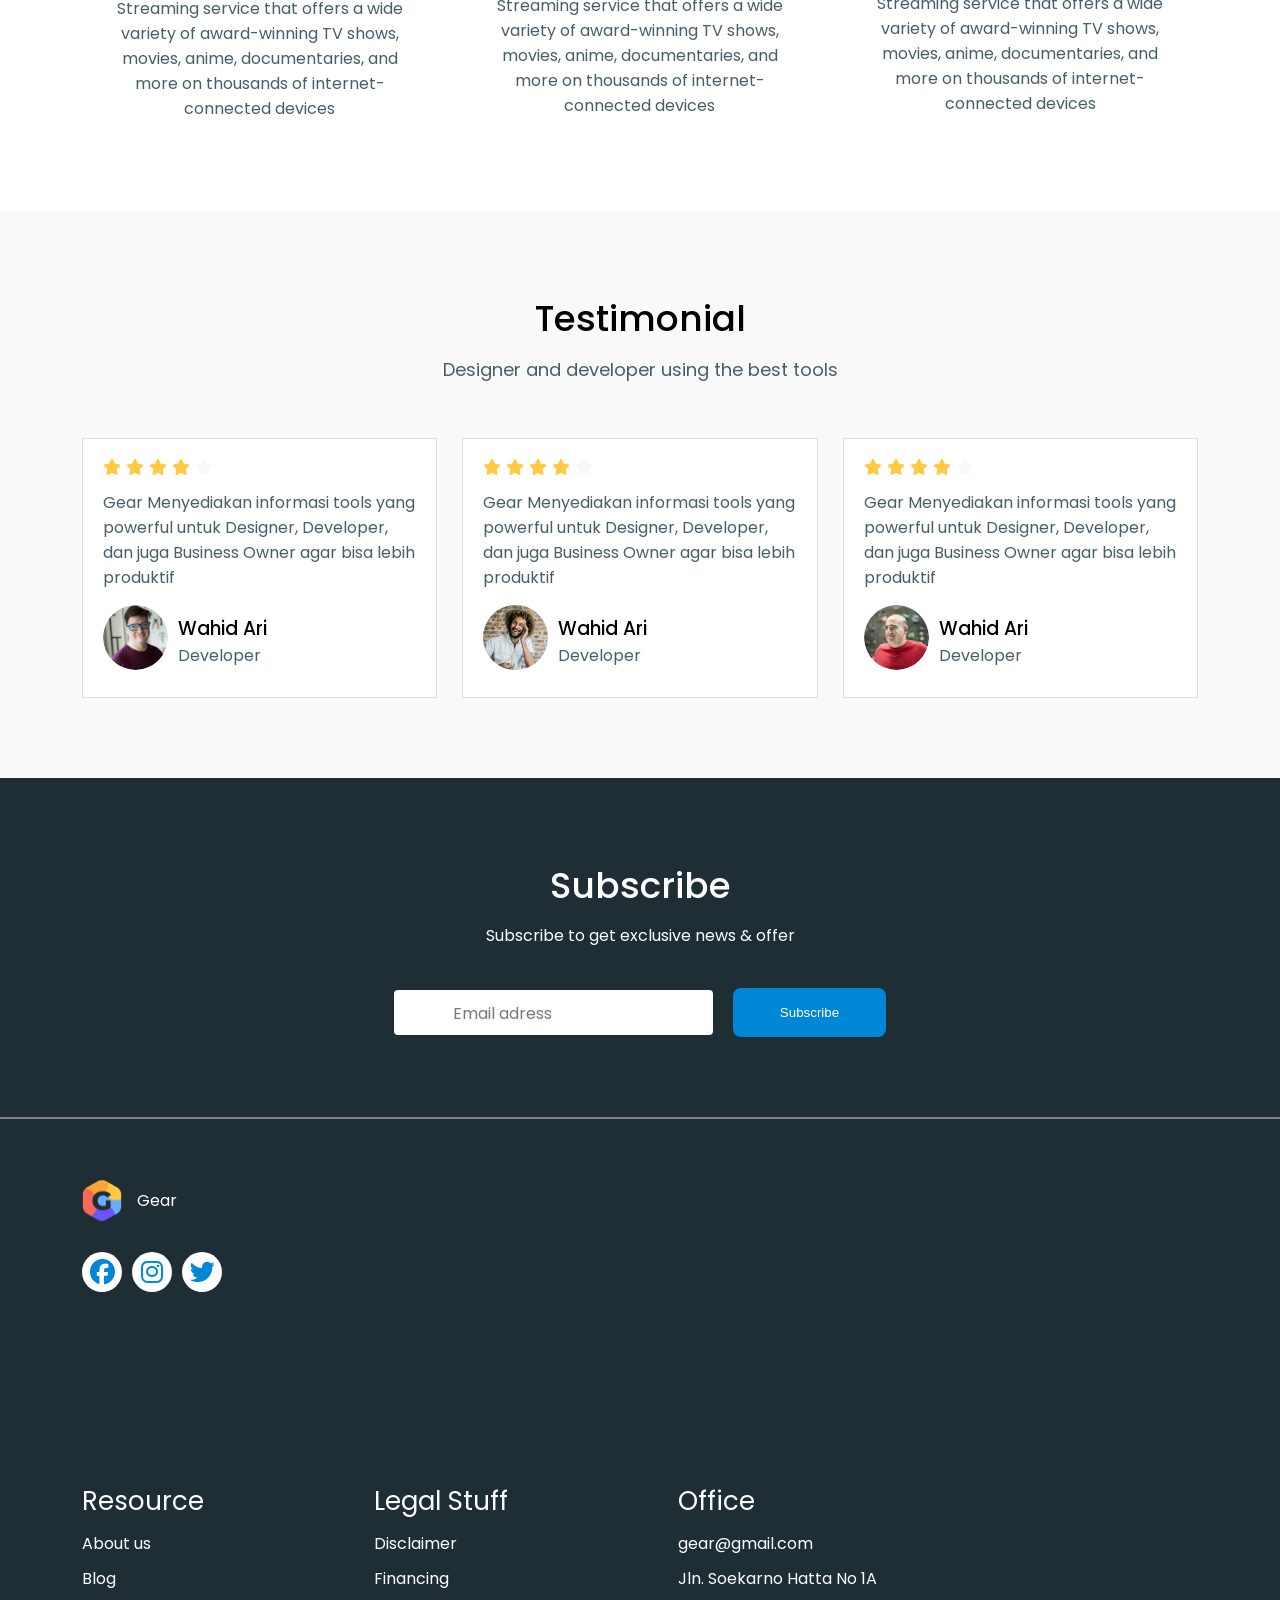
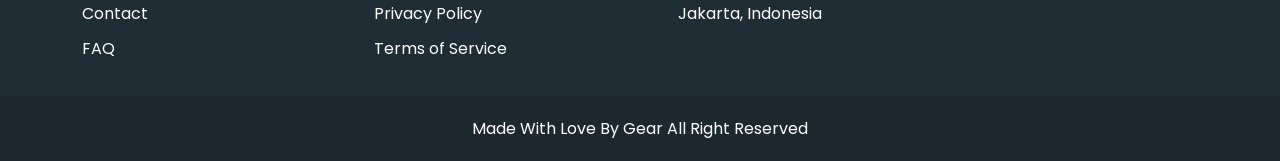
==== commit c41ff383: "finish" ====
--- a/index.html
+++ b/index.html
@@ -1,4 +1,4 @@
-<!DOCTYPE html>
+<!doctype html>
 <html lang="en">
     <head>
         <meta charset="UTF-8" />
@@ -16,11 +16,11 @@
                         <img src="./assets/img/base/logo.png" alt="" />
                     </a>
                     <div class="header__nav__list">
-                        <a href="./index.html" class="link">HOME</a>
+                        <a href="./index.html" class="link actNav">HOME</a>
                         <a href="./popular.html" class="link">POPULAR</a>
-                        <a href="" class="link">NEW COMER</a>
-                        <a href="" class="link">ABOUT</a>
-                        <a href="" class="header__nav__link">Login</a>
+                        <a href="./comer.html" class="link">NEW COMER</a>
+                        <a href="./about.html" class="link">ABOUT</a>
+                        <a href="#  " class="header__nav__link">Login</a>
                     </div>
                     <a href="" class="header__nav__link">Login</a>
                     <button class="header__nav__bar"><i class="fa-solid fa-bars"></i></button>
@@ -91,7 +91,7 @@
                             </div>
                             <div class="card">
                                 <div class="card__span">
-                                    <img src="./assets/img/home/popular-img1.png" alt="" class="card__span__img" />
+                                    <img src="./assets/img/popular/tools-img6.png" alt="" class="card__span__img" />
                                 </div>
                                 <div class="card__wrap">
                                     <h3 class="card__wrap__title">Figma</h3>
@@ -107,7 +107,7 @@
                             </div>
                             <div class="card">
                                 <div class="card__span">
-                                    <img src="./assets/img/home/popular-img1.png" alt="" class="card__span__img" />
+                                    <img src="./assets/img/popular/tools-img2.png" alt="" class="card__span__img" />
                                 </div>
                                 <div class="card__wrap">
                                     <h3 class="card__wrap__title">Figma</h3>
@@ -150,7 +150,7 @@
                             </div>
                             <div class="card">
                                 <div class="card__img">
-                                    <img src="./assets/img/home/new-img1.png" alt="" />
+                                    <img src="./assets/img/home/new-img2.png" alt="" />
                                 </div>
                                 <div class="card__el">
                                     <div class="card__el__wrap">
@@ -182,7 +182,7 @@
                             </div>
                             <div class="card">
                                 <div class="card__img">
-                                    <img src="./assets/img/home/new-img1.png" alt="" />
+                                    <img src="./assets/img/home/new-img2.png" alt="" />
                                 </div>
                                 <div class="card__el">
                                     <div class="card__el__wrap">
@@ -252,7 +252,7 @@
                                 </p>
                                 <div class="card__wrap">
                                     <div class="card__wrap__img">
-                                        <img src="./assets/img/home/review-img1.png" alt="" />
+                                        <img src="./assets/img/about/product-img1.png" alt="" />
                                     </div>
                                     <div class="card__wrap__el">
                                         <h3 class="title">Wahid Ari</h3>
@@ -296,7 +296,7 @@
                                 </p>
                                 <div class="card__wrap">
                                     <div class="card__wrap__img">
-                                        <img src="./assets/img/home/review-img1.png" alt="" />
+                                        <img src="./assets/img/about/product-img3.png" alt="" />
                                     </div>
                                     <div class="card__wrap__el">
                                         <h3 class="title">Wahid Ari</h3>
@@ -311,20 +311,14 @@
             <section class="subscribe">
                 <div class="container">
                     <div class="subscribe__content">
-                        <h2 class="subscribe__content__title">
-                            Subscribe
-                        </h2>
-                        <p class="subscribe__content__text">
-                            Subscribe to get exclusive news & offer
-                        </p>
+                        <h2 class="subscribe__content__title">Subscribe</h2>
+                        <p class="subscribe__content__text">Subscribe to get exclusive news & offer</p>
                         <div class="subscribe__content__wrap">
                             <label for="email" class="label">
-                                <input type="email" name="email" id="email" class="label__inp">
+                                <input type="email" name="email" id="email" class="label__inp" />
                                 <p class="label__text">Email adress</p>
                             </label>
-                            <button class="btn" type="submit">
-                                Subscribe
-                            </button>
+                            <button class="btn" type="submit">Subscribe</button>
                         </div>
                     </div>
                 </div>
@@ -343,47 +337,39 @@
                                 <i class="fa-brands fa-facebook"></i>
                             </a>
                             <a href="" class="wrap__link">
-                                <i class="fa-brands fa-facebook"></i>
+                                <i class="fa-brands fa-instagram"></i>
                             </a>
                             <a href="" class="wrap__link">
-                                <i class="fa-brands fa-facebook"></i>
+                                <i class="fa-brands fa-twitter"></i>
                             </a>
                         </div>
                     </div>
                     <ul class="footer__nav__list">
                         <li class="item">
-                            <h3 class="item__title">
-                                Resource
-                            </h3>
+                            <h3 class="item__title">Resource</h3>
                             <a href="" class="item__link">About us</a>
-                            <a href="" class="item__link">About us</a>
-                            <a href="" class="item__link">About us</a>
-                            <a href="" class="item__link">About us</a>
+                            <a href="" class="item__link">Blog</a>
+                            <a href="" class="item__link">Contact</a>
+                            <a href="" class="item__link">FAQ</a>
                         </li>
                         <li class="item">
-                            <h3 class="item__title">
-                                Resource
-                            </h3>
-                            <a href="" class="item__link">About us</a>
-                            <a href="" class="item__link">About us</a>
-                            <a href="" class="item__link">About us</a>
-                            <a href="" class="item__link">About us</a>
+                            <h3 class="item__title">Legal Stuff</h3>
+                            <a href="" class="item__link">Disclaimer</a>
+                            <a href="" class="item__link">Financing</a>
+                            <a href="" class="item__link">Privacy Policy</a>
+                            <a href="" class="item__link">Terms of Service</a>
                         </li>
                         <li class="item">
-                            <h3 class="item__title">
-                                Resource
-                            </h3>
+                            <h3 class="item__title">Office</h3>
                             <a href="" class="item__link">gear@gmail.com</a>
-                            <a href="" class="item__link">gear@gmail.com</a>
-                            <a href="" class="item__link">gear@gmail.com</a>
+                            <a href="" class="item__link">Jln. Soekarno Hatta No 1A </a>
+                            <a href="" class="item__link">Jakarta, Indonesia</a>
                         </li>
                     </ul>
                 </nav>
             </div>
             <div class="line">
-                <p class="line__text">
-                    Made With Love By Gear All Right Reserved 
-                </p>
+                <p class="line__text">Made With Love By Gear All Right Reserved</p>
             </div>
         </footer>
     </body>
--- a/assets/sass/css/index.min.css
+++ b/assets/sass/css/index.min.css
@@ -135,18 +135,18 @@
 .header__nav__list .link:hover::before {
   background-color: #fff;
 }
+@media (max-width: 991px) {
+  .header__nav__link {
+    display: none;
+  }
+}
 .header__nav__link {
   border-radius: 8px;
   color: #fff;
-  padding: 15px 40px;
+  padding: 12px 40px;
   background-color: #0086D6;
   border: 2px solid #0086D6;
   transition: all 0.3s ease;
-}
-@media (max-width: 991px) {
-  .header__nav__link {
-    display: none;
-  }
 }
 .header__nav__link:hover {
   background-color: transparent;
@@ -174,6 +174,10 @@
   }
 }
 
+.actNav::before {
+  background-color: #fff !important;
+}
+
 .intro {
   padding: 70px 0;
   margin-top: 100px;
@@ -191,17 +195,22 @@
 }
 .intro__content__el {
   display: flex;
+  align-items: flex-start;
   flex-direction: column;
   gap: 20px;
-  align-items: flex-start;
   min-width: 300px;
   flex: 1;
 }
+@media (max-width: 991px) {
+  .intro__content__el {
+    align-items: center;
+    text-align: center;
+  }
+}
 .intro__content__el .title {
   font-weight: 500;
   color: #fff;
   font-size: 40px;
-  width: 80%;
 }
 @media (max-width: 991px) {
   .intro__content__el .title {
@@ -218,16 +227,21 @@
     font-size: 26px;
   }
 }
+.intro__content__el .title {
+  width: 80%;
+}
 .intro__content__el .text {
   font-size: 17px;
   color: #fff;
   font-weight: 400;
-  width: 80%;
 }
 @media (max-width: 575px) {
   .intro__content__el .text {
     font-size: 15px;
   }
+}
+.intro__content__el .text {
+  width: 80%;
 }
 .intro__content__el .link {
   border-radius: 8px;
@@ -495,7 +509,6 @@
   display: flex;
   align-items: center;
   gap: 25px;
-  margin-bottom: 30px;
 }
 .new__content__wrap .card:nth-child(3) .card__el__wrap .subtitle {
   color: #0086D6;
@@ -559,7 +572,6 @@
   background-color: #E1EBFB;
   border: 2px solid #E1EBFB;
   transition: all 0.3s ease;
-  font-weight: 500;
 }
 .new__content__wrap .card__el__wrapper .link:hover {
   background-color: transparent;
@@ -569,6 +581,12 @@
 .new__content__wrap .card__el__wrapper .link:active {
   transform: scale(0.9);
 }
+.new__content__wrap .card__el__wrapper .link {
+  font-weight: 500;
+}
+.new__content__wrap .card {
+  margin-bottom: 30px;
+}
 .new__content__link {
   border-radius: 10px;
   color: #fff;
@@ -576,7 +594,6 @@
   background-color: #333E44;
   border: 2px solid #333E44;
   transition: all 0.3s ease;
-  margin: 0 auto;
 }
 .new__content__link:hover {
   background-color: transparent;
@@ -586,6 +603,9 @@
 .new__content__link:active {
   transform: scale(0.9);
 }
+.new__content__link {
+  margin: 0 auto;
+}
 
 .brand {
   padding: 70px 0;
@@ -599,7 +619,6 @@
   font-weight: 500;
   color: #000;
   font-size: 36px;
-  text-align: center;
 }
 @media (max-width: 767px) {
   .brand__content__title {
@@ -610,6 +629,9 @@
   .brand__content__title {
     font-size: 20px;
   }
+}
+.brand__content__title {
+  text-align: center;
 }
 .brand__content__text {
   color: #475E69;
@@ -734,7 +756,6 @@
   font-weight: 500;
   color: #fff;
   font-size: 36px;
-  text-align: center;
 }
 @media (max-width: 767px) {
   .subscribe__content__title {
@@ -746,6 +767,9 @@
     font-size: 20px;
   }
 }
+.subscribe__content__title {
+  text-align: center;
+}
 .subscribe__content__text {
   color: #fff;
   text-align: center;
@@ -771,8 +795,11 @@
 }
 .subscribe__content__wrap .label__inp:focus + .label__text {
   top: -3px;
-  left: -40px;
+  left: -20px;
   color: gray;
+  background-color: #fff;
+  padding: 2px;
+  border-radius: 4px 4px 0px 0px;
 }
 .subscribe__content__wrap .label__text {
   transition: all 0.3s ease;
@@ -799,190 +826,6 @@
   transform: scale(0.9);
 }
 
-.intro {
-  padding: 100px;
-  margin-top: 100px;
-  background-color: #1f2e35;
-}
-.intro__content {
-  display: flex;
-  gap: 100px;
-}
-.intro__content__wrap {
-  z-index: 2;
-  min-width: 400px;
-  flex: 1;
-  position: relative;
-}
-.intro__content__wrap img {
-  width: 100%;
-  z-index: 1;
-}
-.intro__content__wrap .frame {
-  position: absolute;
-  display: flex;
-  flex-direction: column;
-  gap: 10px;
-  text-align: center;
-  color: #fff;
-  align-items: center;
-  top: 50%;
-  left: 50%;
-  transform: translate(-50%, -50%);
-}
-.intro__content__wrap .frame__title {
-  font-weight: 500;
-  color: #fff;
-  font-size: 36px;
-}
-@media (max-width: 767px) {
-  .intro__content__wrap .frame__title {
-    font-size: 28px;
-  }
-}
-@media (max-width: 575px) {
-  .intro__content__wrap .frame__title {
-    font-size: 20px;
-  }
-}
-.intro__content__wrap .frame__link {
-  border-radius: 10px;
-  color: #fff;
-  padding: 15px 45px;
-  background-color: #0086D6;
-  border: 2px solid #0086D6;
-  transition: all 0.3s ease;
-}
-.intro__content__wrap .frame__link:hover {
-  background-color: transparent;
-  color: #0086D6;
-  border: 2px solid #0086D6;
-}
-.intro__content__wrap .frame__link:active {
-  transform: scale(0.9);
-}
-
-.tools {
-  padding: 80px 0;
-}
-.tools__content {
-  display: flex;
-  flex-direction: column;
-  gap: 30px;
-}
-.tools__content__main {
-  display: flex;
-  gap: 30px;
-  flex-wrap: wrap;
-}
-.tools__content__main .card {
-  display: flex;
-  flex-direction: column;
-  gap: 17px;
-  border-radius: 18px;
-  min-width: 350px;
-  flex: 1;
-  padding: 20px;
-  transition: all 0.3s ease;
-  box-shadow: 0px 32px 56px 0px rgba(0, 0, 0, 0.0784313725);
-  margin-bottom: 40px;
-  flex: 1;
-}
-.tools__content__main .card:hover {
-  transform: scale(1.1);
-  box-shadow: 0px 0px 4px 0px rgba(0, 0, 0, 0.2509803922);
-}
-.tools__content__main .card:nth-child(3) .card__wrap__subtitle {
-  color: #FFC942;
-}
-.tools__content__main .card:nth-child(8) .card__wrap__subtitle {
-  color: #FF3366;
-}
-.tools__content__main .card:nth-child(5) .card__wrap__subtitle {
-  color: #0086D6;
-}
-.tools__content__main .card__span {
-  width: 100%;
-  height: 190px;
-  background-color: #f5f5f5;
-  border-radius: 18px;
-  position: relative;
-}
-.tools__content__main .card__span img {
-  position: absolute;
-  top: 50%;
-  left: 50%;
-  transform: translate(-50%, -50%);
-}
-.tools__content__main .card__wrap {
-  gap: 20px;
-  display: flex;
-  justify-content: space-between;
-  align-items: center;
-}
-.tools__content__main .card__wrap__title {
-  font-size: 26px;
-  color: #000;
-  font-weight: 500;
-}
-@media (max-width: 767px) {
-  .tools__content__main .card__wrap__title {
-    font-size: 22px;
-  }
-}
-@media (max-width: 575px) {
-  .tools__content__main .card__wrap__title {
-    font-size: 20px;
-  }
-}
-.tools__content__main .card__wrap__subtitle {
-  color: #2BA093;
-}
-.tools__content__main .card__wrapper {
-  display: flex;
-  gap: 15px;
-}
-.tools__content__main .card__wrapper a {
-  border-radius: 8px;
-  color: #0086D6;
-  padding: 10px 20px;
-  background-color: #E1EBFB;
-  border: 2px solid #E1EBFB;
-  transition: all 0.3s ease;
-}
-.tools__content__main .card__wrapper a:hover {
-  background-color: transparent;
-  color: #E1EBFB;
-  border: 2px solid #E1EBFB;
-}
-.tools__content__main .card__wrapper a:active {
-  transform: scale(0.9);
-}
-.tools__content__span {
-  display: flex;
-  gap: 10px;
-  margin: 0 auto;
-}
-.tools__content__span .link {
-  width: 55px;
-  height: 55px;
-  box-shadow: 0px 0px 4px 0px rgba(0, 0, 0, 0.2509803922);
-  border: 1px solid rgba(0, 0, 0, 0.2);
-  transition: all 0.3s ease;
-  display: flex;
-  align-items: center;
-  justify-content: center;
-  font-size: 20px;
-}
-.tools__content__span .link:last-child {
-  width: 80px;
-}
-.tools__content__span .link:hover {
-  background-color: #000;
-  color: #fff;
-  transform: scale(1.1);
-}
-
 .footer {
   padding: 60px 0;
   background-color: #1F2E35;
@@ -997,7 +840,6 @@
   .footer__nav {
     gap: 30px;
     flex-direction: column;
-    text-align: center;
   }
 }
 .footer__nav__logo {
@@ -1046,9 +888,12 @@
   .footer__nav__list {
     flex-direction: column;
     gap: 35px;
+    text-align: center;
+    align-items: center;
   }
 }
 .footer__nav__list .item {
+  text-align: center;
   display: flex;
   flex-direction: column;
   gap: 10px;
